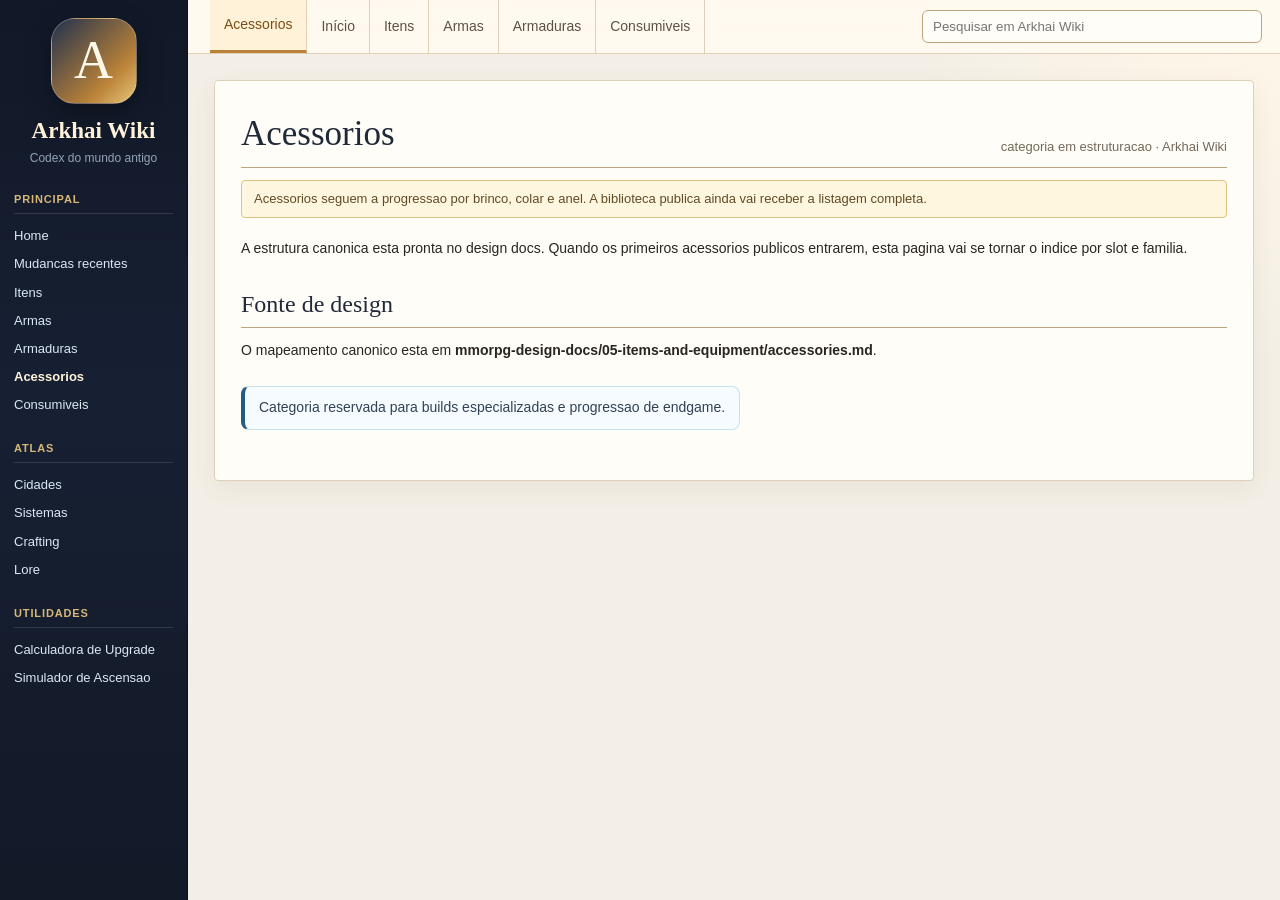
==== accessories.html @ 5c24c84e "feat: scorpion sword" ====
<!doctype html>
<html lang="pt-BR">
<head>
  <meta charset="utf-8" />
  <meta name="viewport" content="width=device-width, initial-scale=1" />
  <title>Acessorios - Arkhai Wiki</title>
  <link rel="stylesheet" href="assets/wiki.css" />
</head>
<body>
  <div class="wiki-shell">
    <div id="wiki-sidebar"></div>
    <main class="main">
      <div id="wiki-topbar"></div>
      <section class="content">
        <article class="article">
          <header class="article-header">
            <h1>Acessorios</h1>
            <div class="article-actions">categoria em estruturacao · Arkhai Wiki</div>
          </header>
          <div class="status-line">Acessorios seguem a progressao por brinco, colar e anel. A biblioteca publica ainda vai receber a listagem completa.</div>
          <p>
            A estrutura canonica esta pronta no design docs. Quando os primeiros acessorios publicos entrarem,
            esta pagina vai se tornar o indice por slot e familia.
          </p>
          <h2 class="section-title">Fonte de design</h2>
          <p>O mapeamento canonico esta em <strong>mmorpg-design-docs/05-items-and-equipment/accessories.md</strong>.</p>
          <div class="subtle-box">Categoria reservada para builds especializadas e progressao de endgame.</div>
        </article>
      </section>
    </main>
  </div>
  <script src="assets/layout.js"></script>
  <script>renderLayout('accessories.html');</script>
</body>
</html>
---- assets/wiki.css ----
* { box-sizing: border-box; }
:root { --page-bg:#f4efe6; --sidebar-bg:#172033; --surface:#fffdf8; --surface-soft:#fbf4e8; --border:#dfd0b8; --border-strong:#bda47d; --text:#2a251f; --muted:#74685a; --link:#245c89; --accent:#b98238; --accent-soft:#fff2d8; --sidebar-link:#dbe8f4; --sidebar-muted:#93a3b7; }
body { margin:0; font-family:Arial, Helvetica, sans-serif; background:radial-gradient(circle at top right,#fff7e8 0,var(--page-bg) 360px); color:var(--text); font-size:14px; line-height:1.55; }
a { color:var(--link); text-decoration:none; font-weight:500; } a:hover { text-decoration:underline; }
.wiki-shell { display:grid; grid-template-columns:188px 1fr; min-height:100vh; }
.sidebar { background:linear-gradient(180deg,#111827 0%,var(--sidebar-bg) 45%,#121927 100%); border-right:1px solid #0c1220; padding:18px 14px; position:sticky; top:0; height:100vh; overflow:auto; color:var(--sidebar-link); }
.logo { text-align:center; margin-bottom:24px; } .logo-mark { width:86px; height:86px; margin:0 auto 9px; border-radius:24px; background:linear-gradient(135deg,#22314f,#b98238 70%,#e7c578); color:#fff8e8; display:flex; align-items:center; justify-content:center; font-family:Georgia,serif; font-size:54px; box-shadow:0 10px 26px rgba(0,0,0,.34); border:1px solid rgba(255,255,255,.22); }
.logo strong { display:block; font-family:Georgia,serif; font-size:23px; color:#fff2d8; } .logo span { display:block; color:var(--sidebar-muted); font-size:12px; }
.side-section { margin-bottom:21px; } .side-section h3 { margin:0 0 8px; padding-bottom:5px; color:#d7b879; font-size:11px; font-weight:800; border-bottom:1px solid rgba(255,255,255,.12); text-transform:uppercase; letter-spacing:.08em; }
.side-section a { display:block; padding:4px 0; font-size:13px; color:var(--sidebar-link); font-weight:400; } .side-section a:hover { color:#fff2d8; }
.side-section a.active { color:#fff2d8; font-weight:700; }
.main { min-width:0; } .topbar { height:54px; background:rgba(255,250,241,.94); border-bottom:1px solid var(--border); display:flex; align-items:center; justify-content:space-between; padding:0 18px 0 22px; position:sticky; top:0; z-index:5; backdrop-filter:blur(8px); }
.tabs { display:flex; align-items:stretch; height:100%; } .tab { display:flex; align-items:center; padding:0 14px; border-right:1px solid var(--border); color:#5b5146; font-weight:500; } .tab.active { background:var(--accent-soft); color:#7a4d16; border-bottom:3px solid var(--accent); }
.search input { width:min(340px,32vw); padding:8px 10px; border:1px solid var(--border-strong); border-radius:6px; background:#fffdf8; color:var(--text); }
.content { padding:26px 26px 60px; } .article { background:var(--surface); border:1px solid var(--border); border-radius:4px; padding:26px; box-shadow:0 8px 24px rgba(89,64,35,.07); }
.article-header { display:flex; align-items:end; justify-content:space-between; gap:18px; border-bottom:1px solid var(--border-strong); margin-bottom:10px; }
h1, .article h1 { font-family:Georgia,serif; font-size:35px; font-weight:500; margin:0 0 6px; color:#1f2937; } h2, .section-title { font-family:Georgia,serif; font-size:24px; font-weight:500; border-bottom:1px solid var(--border-strong); margin:26px 0 12px; padding-bottom:4px; color:#1f2937; }
.article-actions { color:var(--muted); font-size:13px; white-space:nowrap; margin-bottom:10px; } .status-line { background:#fff6df; border:1px solid #e0c181; padding:8px 12px; color:#5f4b25; font-size:13px; margin:12px 0 20px; border-radius:4px; }
.notice-grid { display:grid; grid-template-columns:repeat(3,minmax(0,1fr)); gap:14px; margin-bottom:34px; } .notice-card { background:var(--surface); border:1px solid var(--border); border-radius:12px; padding:18px; box-shadow:0 5px 18px rgba(89,64,35,.08); display:grid; grid-template-columns:54px 1fr; gap:14px; align-items:start; }
.notice-icon, .category-icon { width:48px; height:48px; border-radius:13px; background:linear-gradient(135deg,#fff5df,#ead3a5); display:flex; align-items:center; justify-content:center; font-size:26px; border:1px solid #e3c78f; }
.notice-card h2 { margin:0 0 8px; font-family:Arial, Helvetica, sans-serif; font-size:17px; border:0; padding:0; color:#2c2f3a; font-weight:700; } .notice-card p { margin:0 0 12px; color:var(--muted); font-size:13px; }
.article-body { display:grid; grid-template-columns:1fr 270px; gap:24px; } .article p { margin:0 0 12px; }
.article pre {
  margin:12px 0 18px;
  padding:12px 14px;
  background:#f8f4eb;
  border:1px solid var(--border);
  border-radius:8px;
  overflow:auto;
}
.article pre code {
  font-family:Consolas, monospace;
  font-size:13px;
  color:#1f2937;
}
.infobox { border:1px solid var(--border-strong); background:var(--surface-soft); align-self:start; box-shadow:0 4px 14px rgba(70,50,28,.08); } .infobox-title { background:linear-gradient(to bottom,#263756,#172033); border-bottom:2px solid var(--accent); color:#fff2d8; font-weight:700; text-align:center; padding:9px; }
.item-preview { height:130px; display:flex; align-items:center; justify-content:center; font-size:56px; background:radial-gradient(circle,#fff8e8,#ead8b8); border-bottom:1px solid var(--border); } .infobox table { width:100%; border-collapse:collapse; font-size:13px; } .infobox th,.infobox td { border-top:1px solid var(--border); padding:7px 8px; text-align:left; } .infobox th { width:42%; background:#f1e5d2; color:#5d503f; }
.wiki-table { width:100%; border-collapse:collapse; margin-top:14px; background:#fffdf8; } .wiki-table th,.wiki-table td { border:1px solid var(--border); padding:9px 10px; text-align:left; } .wiki-table th { background:#f3e6d0; color:#4b3d2c; } .wiki-table tr:nth-child(even) td { background:#fff8ec; }
.wiki-table td.is-active { background:#fff2d8 !important; font-weight:700; }
.item-thumb { width:42px; height:42px; object-fit:contain; display:block; margin:auto; }
.item-image { max-width:150px; max-height:150px; object-fit:contain; display:block; margin:auto; }
.item-image-fallback { width:160px; height:160px; display:flex; align-items:center; justify-content:center; margin:auto; border:1px dashed #9aa6b2; background:#18202b; color:#ffcf8d; font-family:Consolas, monospace; font-size:42px; font-weight:700; border-radius:14px; }
.item-spotlight { display:grid; grid-template-columns:minmax(0,180px) 1fr; gap:18px; align-items:start; padding:16px; margin:0 0 18px; background:var(--surface-soft); border:1px solid var(--border); border-radius:12px; }
.item-spotlight p:last-child { margin-bottom:0; }
.item-spotlight figure { margin:0; display:flex; align-items:center; justify-content:center; min-height:160px; }
.item-spotlight .item-image { max-width:160px; max-height:160px; }
.item-line-grid { display:grid; grid-template-columns:repeat(2,minmax(0,1fr)); gap:16px; margin-top:16px; }
.item-line-card { display:grid; grid-template-columns:128px 1fr; gap:16px; align-items:start; padding:16px; background:var(--surface-soft); border:1px solid var(--border); border-radius:12px; color:inherit; box-shadow:0 6px 18px rgba(89,64,35,.08); transition:transform .15s ease, box-shadow .15s ease, border-color .15s ease; }
.item-line-card:hover { text-decoration:none; transform:translateY(-2px); box-shadow:0 10px 24px rgba(89,64,35,.12); border-color:var(--border-strong); }
.item-line-card figure { margin:0; min-height:112px; display:flex; align-items:center; justify-content:center; }
.item-line-card h2 { margin:0; border:0; padding:0; font-size:20px; color:#1f2937; }
.item-line-card p { margin:8px 0 10px; color:var(--muted); }
.item-line-head { display:flex; align-items:flex-start; justify-content:space-between; gap:10px; margin-bottom:6px; }
.item-line-meta { display:flex; flex-wrap:wrap; gap:8px; }
.item-line-pill { display:inline-flex; align-items:center; padding:4px 8px; border-radius:999px; background:#fff; border:1px solid var(--border); color:#4b5563; font-size:12px; font-weight:600; }
.variant-switcher { display:grid; grid-template-columns:repeat(2,minmax(0,1fr)); gap:14px; margin:14px 0 18px; }
.variant-field label { display:block; margin-bottom:6px; font-size:13px; font-weight:700; color:#4b3d2c; }
.variant-field select { width:100%; padding:10px 12px; border:1px solid var(--border-strong); border-radius:8px; background:#fffdf8; color:var(--text); }
.progression-table { margin-top:14px; }
.progression-table tr.is-active td { background:#fff2d8 !important; }
.missing-item-icon { width:42px; height:42px; display:flex; align-items:center; justify-content:center; margin:auto; border:1px dashed #9aa6b2; background:#18202b; color:#ff6b6b; font-family:Consolas, monospace; font-size:12px; font-weight:700; border-radius:6px; }
.detail-icon .missing-item-icon { width:86px; height:86px; font-size:18px; }
.detail-layout { display:grid; grid-template-columns:minmax(0,1fr) 540px; gap:24px; align-items:start; }
.detail-card {
  position:relative;
  overflow:hidden;
  color:#e7edf6;
  border:2px solid #7fc7ff;
  box-shadow:0 10px 32px rgba(0,0,0,.22);
  padding:18px;
  max-width:520px;
  font-family:Consolas, monospace;
  background:
    radial-gradient(circle at 20% 25%, rgba(255,255,255,.18), transparent 12%),
    radial-gradient(circle at 78% 28%, rgba(255,255,255,.10), transparent 10%),
    radial-gradient(circle at 50% 78%, rgba(255,255,255,.08), transparent 14%),
    linear-gradient(180deg, #1a2737 0%, #111821 100%);
}
.detail-card::before {
  content:'';
  position:absolute;
  inset:0;
  background:
    radial-gradient(circle at 18% 72%, rgba(255,255,255,.10), transparent 8%),
    radial-gradient(circle at 82% 70%, rgba(255,255,255,.08), transparent 7%),
    linear-gradient(135deg, rgba(255,255,255,.06), transparent 34%);
  pointer-events:none;
}
.detail-card > * { position:relative; z-index:1; }
.detail-card h2 { color:#fff2d8; border-bottom:1px solid rgba(127,199,255,.68); margin-top:0; font-family:Consolas, monospace; font-size:18px; }
.detail-row { display:flex; justify-content:space-between; gap:16px; border-bottom:1px solid rgba(127,199,255,.35); padding:8px 0; }
.detail-label { color:#b6c7d8; }
.detail-value { color:#fff; text-align:right; }
.attribute-preview {
  margin-top:14px;
  padding:14px;
  background:#fffaf1;
  border:1px solid #d8c19a;
  border-radius:12px;
  box-shadow:0 6px 18px rgba(89,64,35,.06);
}
.attribute-preview h3 {
  margin:0 0 10px;
  color:#3a2c1d;
  font-size:14px;
  text-transform:uppercase;
  letter-spacing:.05em;
  border-bottom:1px solid #e2cda9;
  padding-bottom:6px;
}
.attribute-preview p {
  margin:0;
  color:#4b3d2c;
  font-weight:600;
}
.attribute-stat-grid {
  display:grid;
  grid-template-columns:repeat(2,minmax(0,1fr));
  gap:10px;
}
.attribute-stat {
  padding:12px 12px 11px;
  border:1px solid #d9c29c;
  border-radius:10px;
  background:linear-gradient(180deg,#fffdf8 0%,#f6ecdc 100%);
  box-shadow:inset 0 1px 0 rgba(255,255,255,.7);
}
.attribute-stat span {
  display:block;
  color:#6b5c4a;
  font-size:11px;
  text-transform:uppercase;
  letter-spacing:.06em;
  margin-bottom:4px;
  font-weight:700;
}
.attribute-stat strong {
  color:#1f2937;
  font-size:15px;
  font-weight:800;
}
.detail-image-frame {
  margin:0 0 12px;
  padding:12px;
  display:flex;
  align-items:center;
  justify-content:center;
  min-height:140px;
  background:rgba(32,42,54,.82);
  border:1px solid rgba(127,199,255,.82);
  box-shadow: inset 0 1px 0 rgba(255,255,255,.12);
}
.detail-image-frame .item-image {
  max-width:120px;
  max-height:120px;
}
.detail-card.rarity-uncommon {
  border-color:#3c9d6d;
  background:
    radial-gradient(circle at 18% 24%, rgba(159,255,217,.26), transparent 10%),
    radial-gradient(circle at 76% 34%, rgba(255,255,255,.10), transparent 9%),
    radial-gradient(circle at 24% 80%, rgba(90,214,159,.18), transparent 12%),
    linear-gradient(180deg, #0e5e49 0%, #0b3d31 100%);
}
.detail-card.rarity-uncommon::before {
  background:
    radial-gradient(circle at 22% 74%, rgba(255,255,255,.10), transparent 8%),
    radial-gradient(circle at 76% 66%, rgba(255,255,255,.10), transparent 7%),
    linear-gradient(135deg, rgba(255,255,255,.09), transparent 34%);
}
.detail-card.rarity-rare {
  border-color:#3f7edb;
  background:
    radial-gradient(circle at 18% 24%, rgba(180,222,255,.26), transparent 10%),
    radial-gradient(circle at 76% 34%, rgba(255,255,255,.12), transparent 9%),
    radial-gradient(circle at 24% 80%, rgba(79,139,255,.20), transparent 12%),
    linear-gradient(180deg, #214f90 0%, #173861 100%);
}
.detail-card.rarity-rare::before {
  background:
    radial-gradient(circle at 20% 72%, rgba(255,255,255,.10), transparent 8%),
    radial-gradient(circle at 84% 68%, rgba(255,255,255,.11), transparent 7%),
    linear-gradient(135deg, rgba(255,255,255,.09), transparent 34%);
}
.detail-card.rarity-epic {
  border-color:#e04747;
  background:
    radial-gradient(circle at 18% 24%, rgba(255,191,191,.24), transparent 10%),
    radial-gradient(circle at 76% 34%, rgba(255,255,255,.12), transparent 9%),
    radial-gradient(circle at 24% 80%, rgba(255,117,117,.18), transparent 12%),
    linear-gradient(180deg, #9f0f1f 0%, #5c0911 100%);
}
.detail-card.rarity-epic::before {
  background:
    radial-gradient(circle at 20% 72%, rgba(255,255,255,.09), transparent 8%),
    radial-gradient(circle at 84% 68%, rgba(255,255,255,.10), transparent 7%),
    linear-gradient(135deg, rgba(255,255,255,.09), transparent 34%);
}
.detail-card.rarity-legendary {
  border-color:#d4a224;
  background:
    radial-gradient(circle at 18% 24%, rgba(255,241,178,.30), transparent 10%),
    radial-gradient(circle at 76% 34%, rgba(255,255,255,.13), transparent 9%),
    radial-gradient(circle at 24% 80%, rgba(255,210,88,.22), transparent 12%),
    linear-gradient(180deg, #c78a00 0%, #7a5a05 100%);
}
.detail-card.rarity-legendary::before {
  background:
    radial-gradient(circle at 18% 72%, rgba(255,255,255,.11), transparent 8%),
    radial-gradient(circle at 82% 70%, rgba(255,255,255,.10), transparent 7%),
    linear-gradient(135deg, rgba(255,255,255,.10), transparent 34%);
}
.detail-card.rarity-legendary .detail-image-frame,
.detail-card.rarity-epic .detail-image-frame,
.detail-card.rarity-rare .detail-image-frame,
.detail-card.rarity-uncommon .detail-image-frame {
  background:rgba(14,18,24,.26);
}
.attribute-table th { width:48%; }
.attribute-table th { background:#efe1cb; color:#4b3d2c; font-weight:700; }
.attribute-table td { color:#1f2937; font-weight:600; }
.attribute-table tr:nth-child(even) td { background:#fff7eb; }
.attribute-table tr:nth-child(odd) td { background:#fffdf8; }
.attribute-table tr:hover td { background:#fff0d9; }
.attribute-table td.is-active, .attribute-table th.is-active { background:#fff0d9 !important; }
.rarity { padding:3px 7px; border-radius:999px; font-size:12px; font-weight:700; display:inline-block; } .legendary { background:#fff0d4; color:#935f00; border:1px solid #d99f3e; } .uncommon { background:#e5f7ec; color:#237345; border:1px solid #9bd3ae; }
.rare { background:#e4efff; color:#245fb7; border:1px solid #8cb2ea; }
.epic { background:#ffe3e3; color:#a71f1f; border:1px solid #e04747; }
.see-also,.subtle-box { display:inline-flex; align-items:center; gap:10px; margin:12px 0 24px; background:#f5fbff; border:1px solid #c7dff1; border-left:4px solid #245c89; border-radius:8px; padding:10px 14px; color:#334155; }
.city-grid { display:grid; grid-template-columns:repeat(2,minmax(0,1fr)); gap:12px; } .city-card { border:1px solid var(--border); background:var(--surface-soft); border-radius:9px; padding:13px; } .city-card strong { display:block; color:#263241; margin-bottom:4px; } .city-card span { color:var(--muted); font-size:13px; }
.category-grid { display:grid; grid-template-columns:repeat(3,minmax(190px,1fr)); gap:8px 28px; margin:14px 0 18px; max-width:920px; } .category-link { display:grid; grid-template-columns:34px 1fr; align-items:center; min-height:38px; color:var(--link); } .category-icon { width:30px; height:30px; border-radius:7px; font-size:19px; box-shadow:inset 0 1px 0 rgba(255,255,255,.75); } .category-note { color:var(--muted); margin-top:0; max-width:1100px; }
@media(max-width:1050px){.notice-grid{grid-template-columns:1fr}.article-body{grid-template-columns:1fr}.infobox{max-width:420px}.category-grid{grid-template-columns:repeat(2,minmax(160px,1fr));}.detail-layout{grid-template-columns:1fr}.detail-card{max-width:none}}
@media(max-width:760px){.wiki-shell{grid-template-columns:1fr}.sidebar{position:static;height:auto}.topbar{position:static;height:auto;flex-direction:column;align-items:stretch;gap:10px;padding:12px}.tabs{height:auto;flex-wrap:wrap}.tab{padding:8px 10px;border:1px solid var(--border)}.search input{width:100%}.content{padding:16px}.city-grid,.category-grid,.item-line-grid,.variant-switcher,.attribute-stat-grid{grid-template-columns:1fr}.item-spotlight{grid-template-columns:1fr}.item-line-card{grid-template-columns:1fr}}
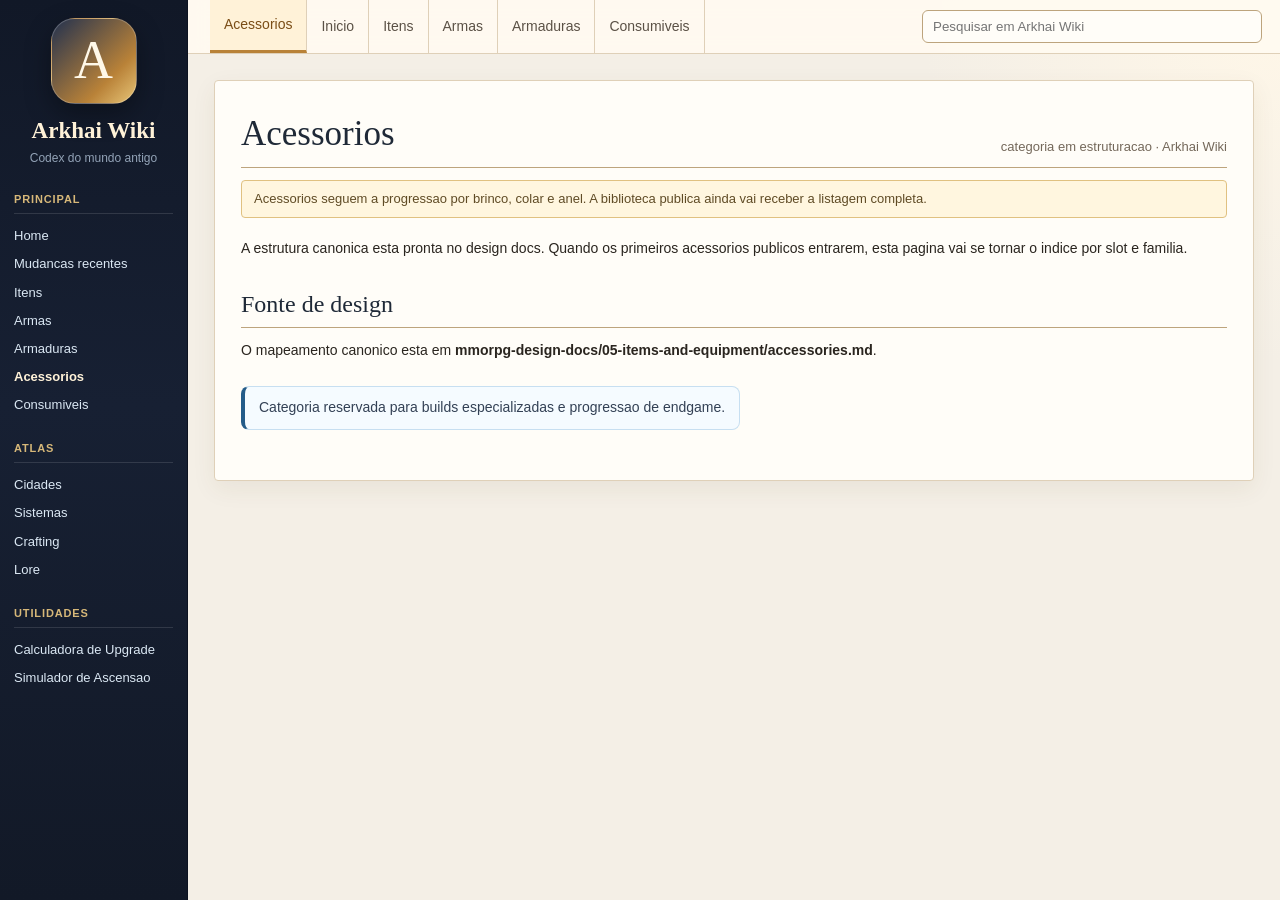
==== commit 8f5e5bce: "chore: architecture adjustment" ====
--- a/accessories.html
+++ b/accessories.html
@@ -14,22 +14,29 @@
       <section class="content">
         <article class="article">
           <header class="article-header">
-            <h1>Acessorios</h1>
-            <div class="article-actions">categoria em estruturacao · Arkhai Wiki</div>
+            <h1 id="category-title">Acessorios</h1>
+            <div class="article-actions" id="category-actions">categoria em estruturacao · Arkhai Wiki</div>
           </header>
-          <div class="status-line">Acessorios seguem a progressao por brinco, colar e anel. A biblioteca publica ainda vai receber a listagem completa.</div>
-          <p>
-            A estrutura canonica esta pronta no design docs. Quando os primeiros acessorios publicos entrarem,
-            esta pagina vai se tornar o indice por slot e familia.
-          </p>
+          <div id="category-status" class="status-line"></div>
+          <p id="category-intro"></p>
           <h2 class="section-title">Fonte de design</h2>
-          <p>O mapeamento canonico esta em <strong>mmorpg-design-docs/05-items-and-equipment/accessories.md</strong>.</p>
-          <div class="subtle-box">Categoria reservada para builds especializadas e progressao de endgame.</div>
+          <p id="category-source"></p>
+          <div id="category-subtle" class="subtle-box"></div>
         </article>
       </section>
     </main>
   </div>
   <script src="assets/layout.js"></script>
-  <script>renderLayout('accessories.html');</script>
+  <script src="assets/hub-page.js"></script>
+  <script>
+    renderLayout('accessories.html');
+    renderCategoryPage('Acessorios', {
+      actions: 'categoria em estruturacao · Arkhai Wiki',
+      status: 'Acessorios seguem a progressao por brinco, colar e anel. A biblioteca publica ainda vai receber a listagem completa.',
+      introHtml: 'A estrutura canonica esta pronta no design docs. Quando os primeiros acessorios publicos entrarem, esta pagina vai se tornar o indice por slot e familia.',
+      sourceHtml: 'O mapeamento canonico esta em <strong>mmorpg-design-docs/05-items-and-equipment/accessories.md</strong>.',
+      subtle: 'Categoria reservada para builds especializadas e progressao de endgame.'
+    });
+  </script>
 </body>
 </html>
--- a/assets/wiki.css
+++ b/assets/wiki.css
@@ -60,15 +60,15 @@
 .progression-table tr.is-active td { background:#fff2d8 !important; }
 .missing-item-icon { width:42px; height:42px; display:flex; align-items:center; justify-content:center; margin:auto; border:1px dashed #9aa6b2; background:#18202b; color:#ff6b6b; font-family:Consolas, monospace; font-size:12px; font-weight:700; border-radius:6px; }
 .detail-icon .missing-item-icon { width:86px; height:86px; font-size:18px; }
-.detail-layout { display:grid; grid-template-columns:minmax(0,1fr) 540px; gap:24px; align-items:start; }
+.detail-layout { display:grid; grid-template-columns:minmax(0,1fr) 560px; gap:24px; align-items:start; }
 .detail-card {
   position:relative;
   overflow:hidden;
   color:#e7edf6;
   border:2px solid #7fc7ff;
   box-shadow:0 10px 32px rgba(0,0,0,.22);
-  padding:18px;
-  max-width:520px;
+  padding:18px 18px 20px;
+  max-width:560px;
   font-family:Consolas, monospace;
   background:
     radial-gradient(circle at 20% 25%, rgba(255,255,255,.18), transparent 12%),
@@ -91,6 +91,75 @@
 .detail-row { display:flex; justify-content:space-between; gap:16px; border-bottom:1px solid rgba(127,199,255,.35); padding:8px 0; }
 .detail-label { color:#b6c7d8; }
 .detail-value { color:#fff; text-align:right; }
+.detail-section {
+  margin-top:14px;
+  padding-top:14px;
+  border-top:1px solid rgba(127,199,255,.25);
+}
+.detail-section h3 {
+  margin:0 0 10px;
+  color:#fff2d8;
+  font-size:14px;
+  text-transform:uppercase;
+  letter-spacing:.06em;
+}
+.detail-section p {
+  margin:0;
+  color:#eef7f1;
+  line-height:1.55;
+}
+.detail-section-stats {
+  margin-top:14px;
+}
+.detail-stat-grid {
+  display:grid;
+  grid-template-columns:repeat(2,minmax(0,1fr));
+  gap:10px;
+}
+.detail-stat-card {
+  padding:12px 12px 11px;
+  border:1px solid rgba(127,199,255,.22);
+  border-radius:10px;
+  background:rgba(8,14,20,.22);
+  box-shadow:inset 0 1px 0 rgba(255,255,255,.06);
+}
+.detail-stat-card span {
+  display:block;
+  color:#b6c7d8;
+  font-size:11px;
+  text-transform:uppercase;
+  letter-spacing:.06em;
+  margin-bottom:5px;
+  font-weight:700;
+}
+.detail-stat-card strong {
+  display:block;
+  color:#fff;
+  font-size:18px;
+  line-height:1.1;
+  font-weight:800;
+}
+.detail-stat-card small {
+  display:block;
+  margin-top:4px;
+  color:#cfe8d9;
+  font-size:12px;
+  line-height:1.35;
+}
+.detail-stat-card.is-upgrade {
+  border-color:rgba(104, 216, 151, .45);
+  background:rgba(9, 28, 19, .34);
+}
+.detail-stat-card.is-upgrade strong {
+  color:#d8fff1;
+}
+.detail-stat-card.is-downgrade {
+  border-color:rgba(255, 123, 123, .42);
+  background:rgba(34, 13, 15, .32);
+}
+.detail-stat-card.is-downgrade strong {
+  color:#ffe1e1;
+}
 .attribute-preview {
   margin-top:14px;
   padding:14px;
@@ -230,4 +299,4 @@
 .city-grid { display:grid; grid-template-columns:repeat(2,minmax(0,1fr)); gap:12px; } .city-card { border:1px solid var(--border); background:var(--surface-soft); border-radius:9px; padding:13px; } .city-card strong { display:block; color:#263241; margin-bottom:4px; } .city-card span { color:var(--muted); font-size:13px; }
 .category-grid { display:grid; grid-template-columns:repeat(3,minmax(190px,1fr)); gap:8px 28px; margin:14px 0 18px; max-width:920px; } .category-link { display:grid; grid-template-columns:34px 1fr; align-items:center; min-height:38px; color:var(--link); } .category-icon { width:30px; height:30px; border-radius:7px; font-size:19px; box-shadow:inset 0 1px 0 rgba(255,255,255,.75); } .category-note { color:var(--muted); margin-top:0; max-width:1100px; }
 @media(max-width:1050px){.notice-grid{grid-template-columns:1fr}.article-body{grid-template-columns:1fr}.infobox{max-width:420px}.category-grid{grid-template-columns:repeat(2,minmax(160px,1fr));}.detail-layout{grid-template-columns:1fr}.detail-card{max-width:none}}
-@media(max-width:760px){.wiki-shell{grid-template-columns:1fr}.sidebar{position:static;height:auto}.topbar{position:static;height:auto;flex-direction:column;align-items:stretch;gap:10px;padding:12px}.tabs{height:auto;flex-wrap:wrap}.tab{padding:8px 10px;border:1px solid var(--border)}.search input{width:100%}.content{padding:16px}.city-grid,.category-grid,.item-line-grid,.variant-switcher,.attribute-stat-grid{grid-template-columns:1fr}.item-spotlight{grid-template-columns:1fr}.item-line-card{grid-template-columns:1fr}}
+@media(max-width:760px){.wiki-shell{grid-template-columns:1fr}.sidebar{position:static;height:auto}.topbar{position:static;height:auto;flex-direction:column;align-items:stretch;gap:10px;padding:12px}.tabs{height:auto;flex-wrap:wrap}.tab{padding:8px 10px;border:1px solid var(--border)}.search input{width:100%}.content{padding:16px}.city-grid,.category-grid,.item-line-grid,.variant-switcher,.attribute-stat-grid,.detail-stat-grid{grid-template-columns:1fr}.item-spotlight{grid-template-columns:1fr}.item-line-card{grid-template-columns:1fr}}
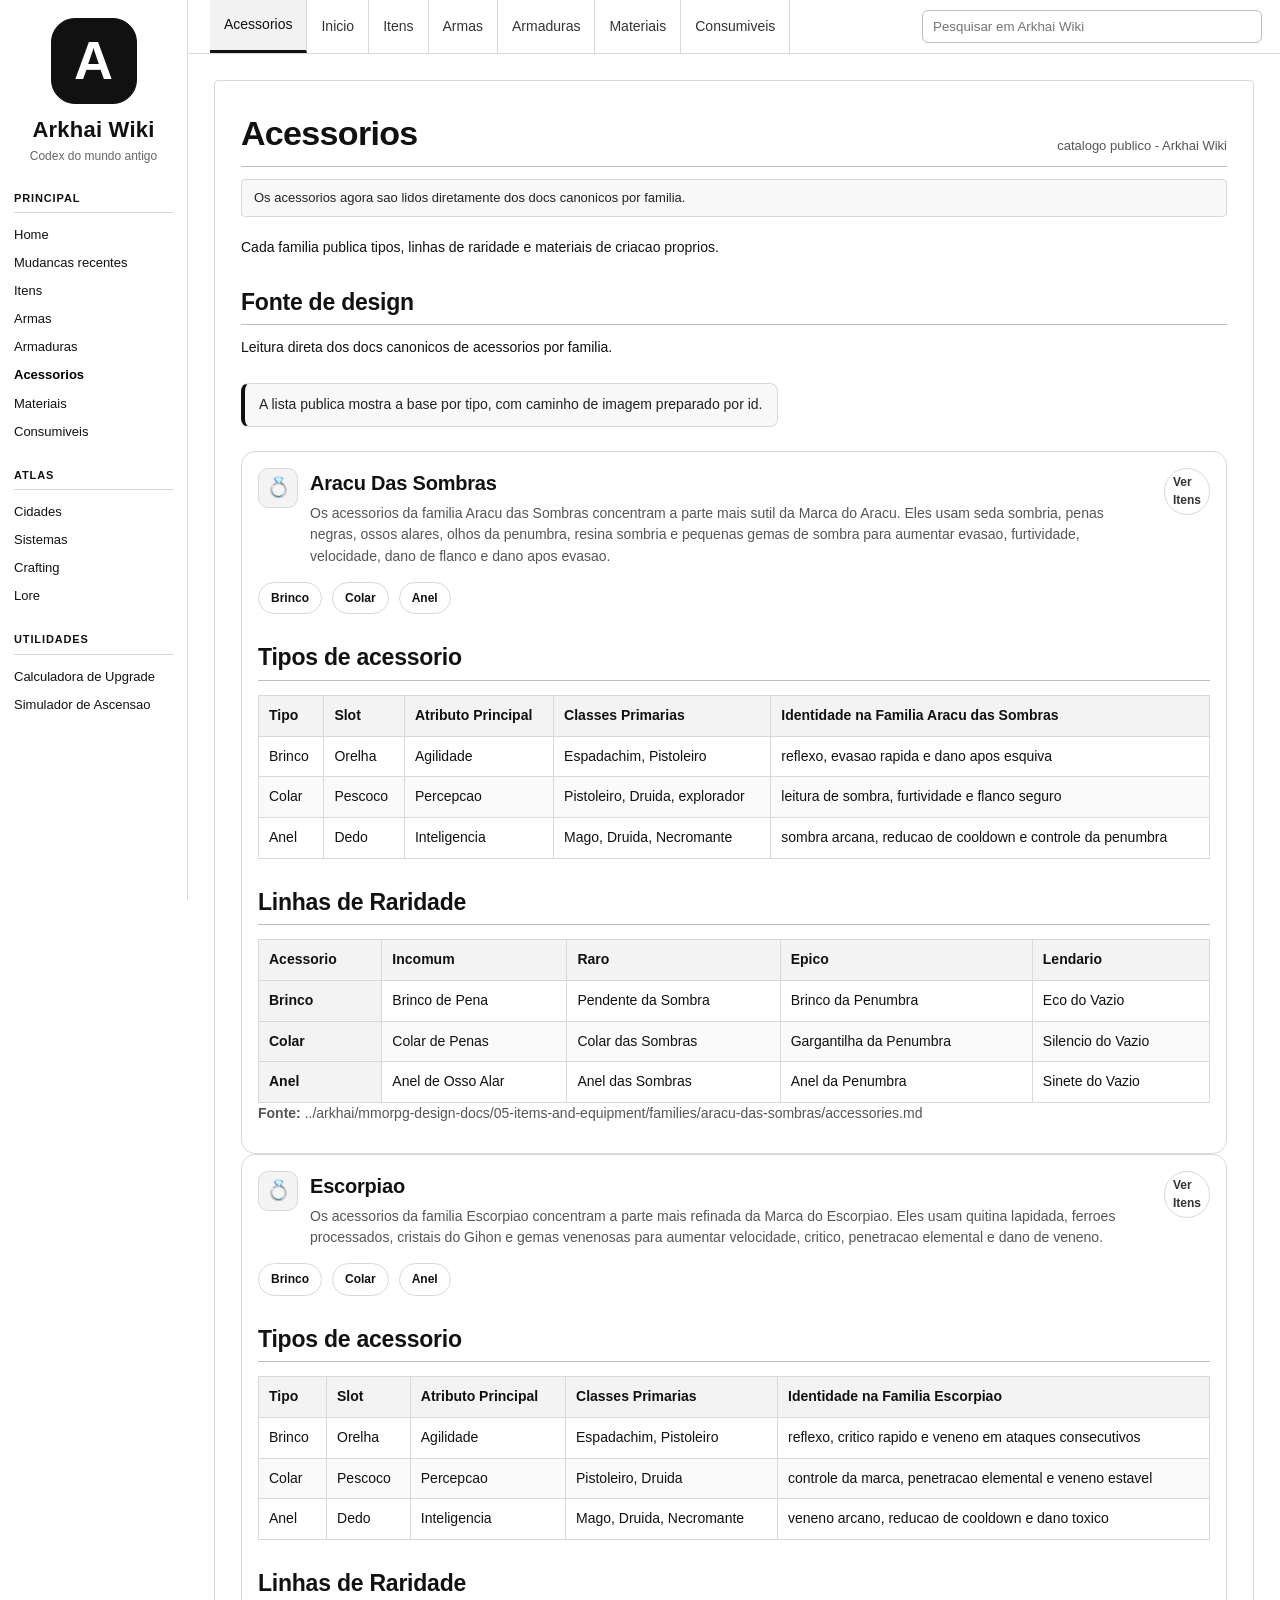
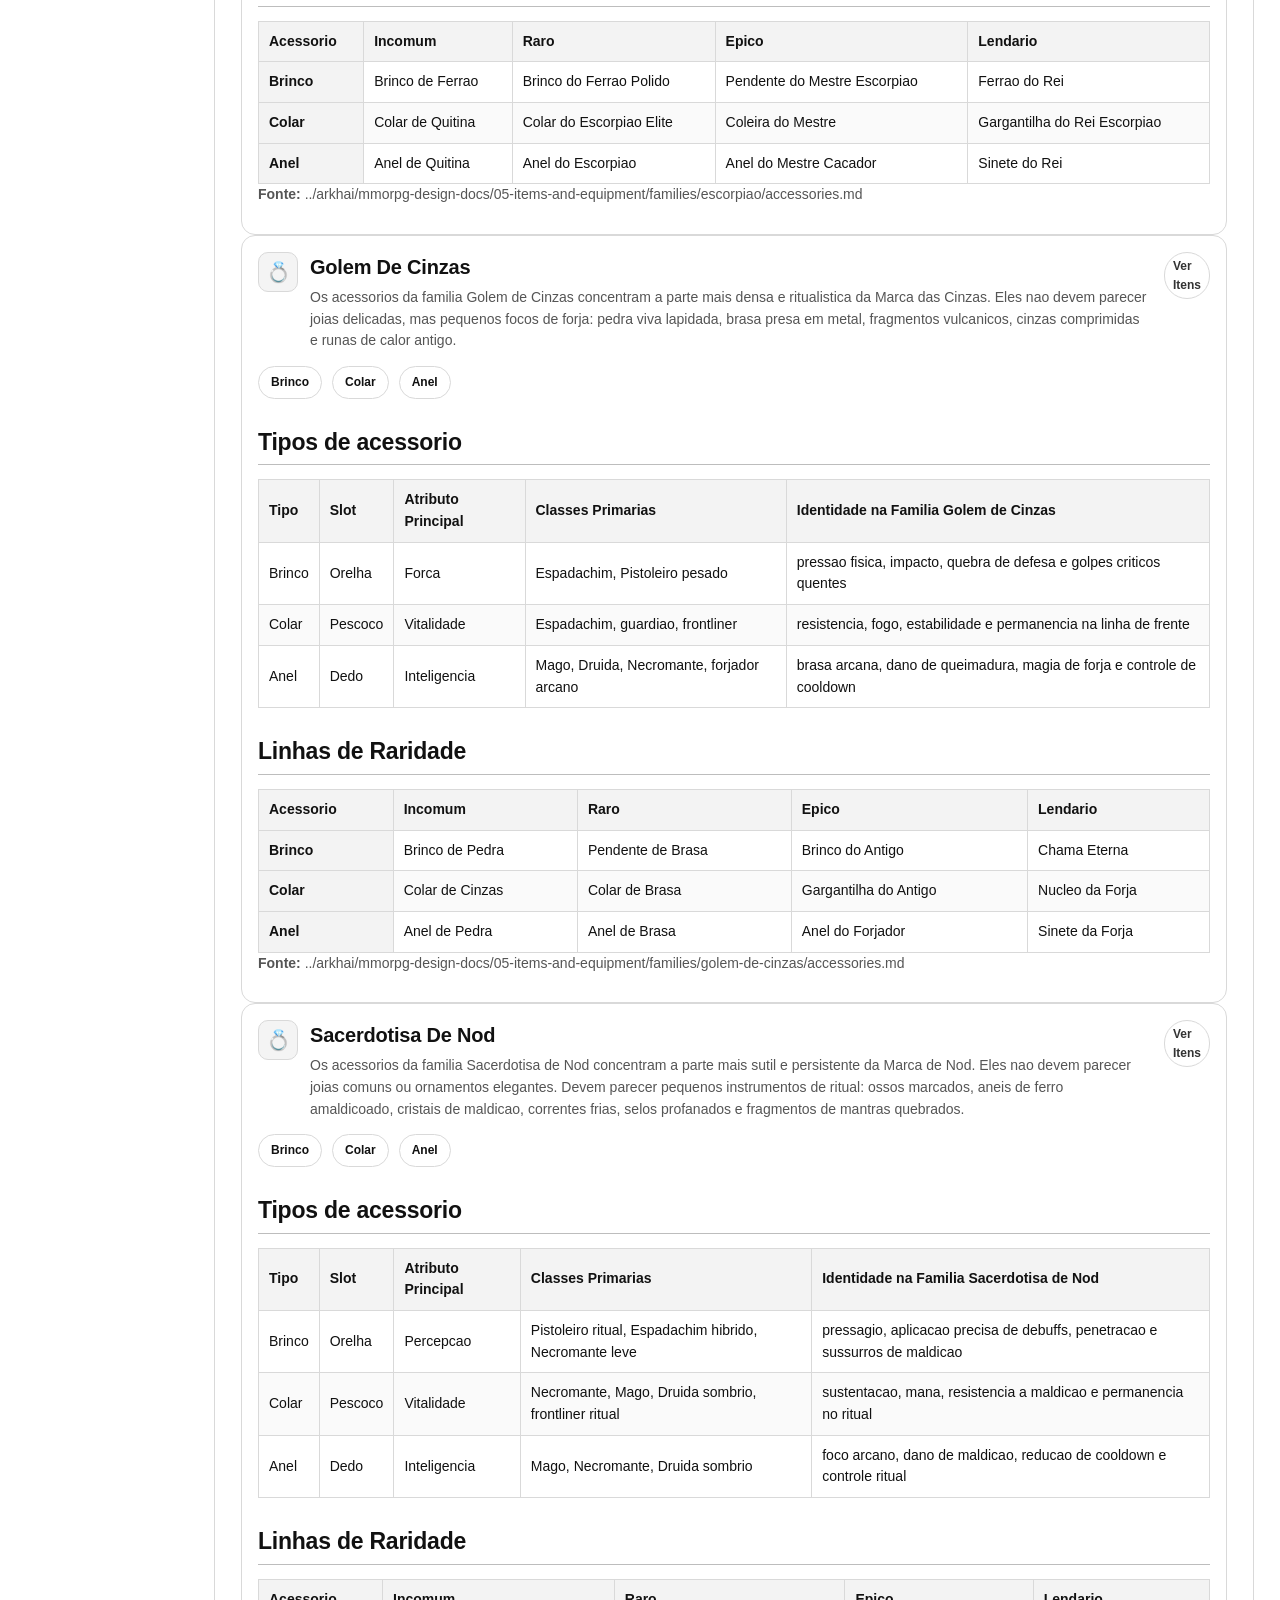
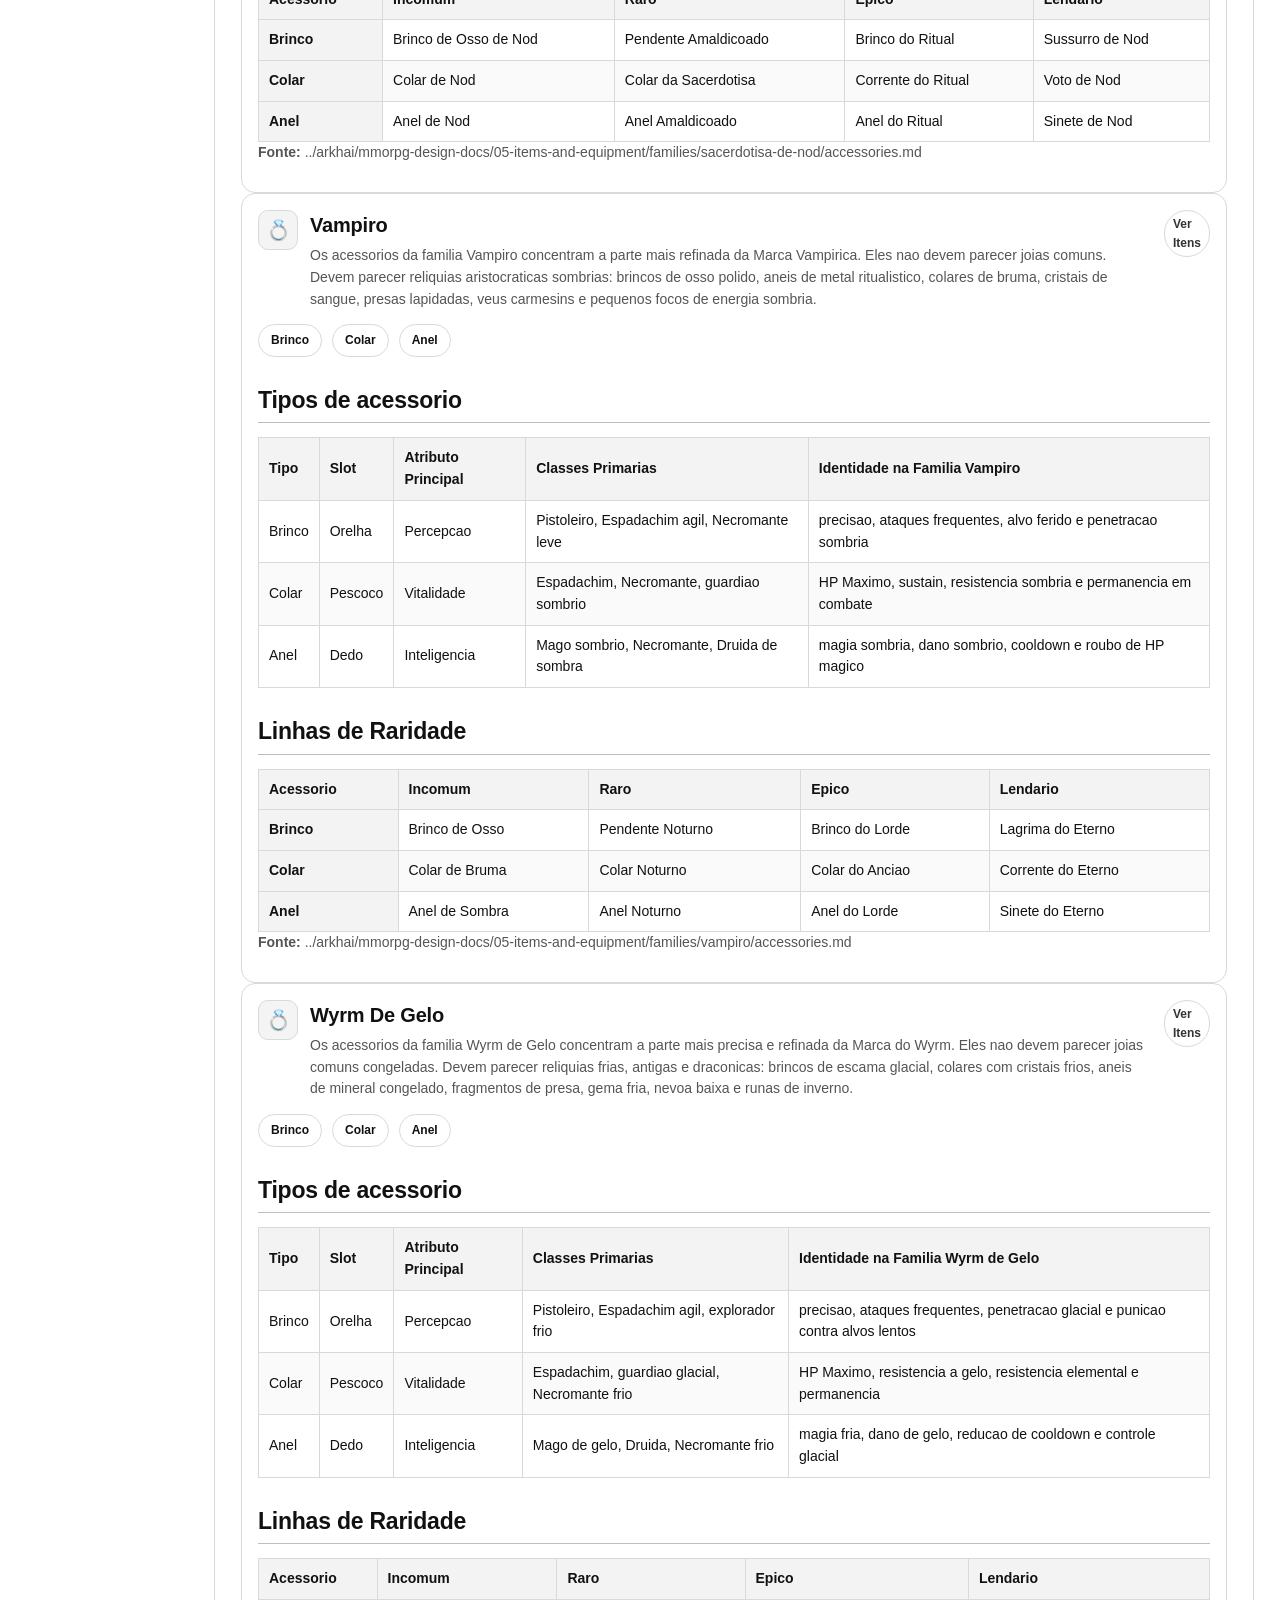
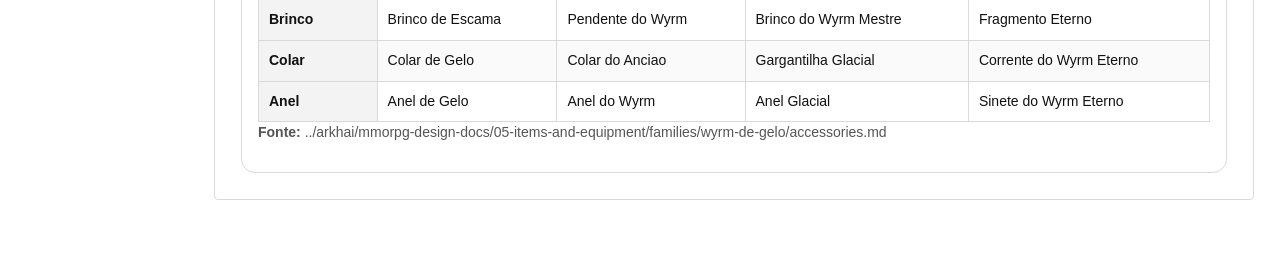
==== commit f20b4dcd: "chore: import new items" ====
--- a/accessories.html
+++ b/accessories.html
@@ -15,27 +15,36 @@
         <article class="article">
           <header class="article-header">
             <h1 id="category-title">Acessorios</h1>
-            <div class="article-actions" id="category-actions">categoria em estruturacao · Arkhai Wiki</div>
+            <div class="article-actions" id="category-actions">catalogo publico - Arkhai Wiki</div>
           </header>
           <div id="category-status" class="status-line"></div>
           <p id="category-intro"></p>
           <h2 class="section-title">Fonte de design</h2>
           <p id="category-source"></p>
           <div id="category-subtle" class="subtle-box"></div>
+          <div id="category-content"></div>
         </article>
       </section>
     </main>
   </div>
   <script src="assets/layout.js"></script>
-  <script src="assets/hub-page.js"></script>
+  <script src="assets/equipment-catalog.js"></script>
+  <script src="assets/equipment-catalog-page.js"></script>
   <script>
     renderLayout('accessories.html');
-    renderCategoryPage('Acessorios', {
-      actions: 'categoria em estruturacao · Arkhai Wiki',
-      status: 'Acessorios seguem a progressao por brinco, colar e anel. A biblioteca publica ainda vai receber a listagem completa.',
-      introHtml: 'A estrutura canonica esta pronta no design docs. Quando os primeiros acessorios publicos entrarem, esta pagina vai se tornar o indice por slot e familia.',
-      sourceHtml: 'O mapeamento canonico esta em <strong>mmorpg-design-docs/05-items-and-equipment/accessories.md</strong>.',
-      subtle: 'Categoria reservada para builds especializadas e progressao de endgame.'
+    renderEquipmentCategoryPage({
+      docKey: 'accessories',
+      icon: '💍',
+      backHref: 'items.html',
+      backLabel: 'Itens',
+      primaryHeading: 'Tipos de Acessorio',
+      primaryLabel: 'Tipos de acessorio',
+      materialHeading: 'Materiais de Criacao - Acessorios',
+      materialLabel: 'Materiais de acessorio',
+      status: 'Os acessorios agora sao lidos diretamente dos docs canonicos por familia.',
+      intro: 'Cada familia publica tipos, linhas de raridade e materiais de criacao proprios.',
+      sourceHtml: 'Leitura direta dos docs canonicos de acessorios por familia.',
+      subtle: 'A lista publica mostra a base por tipo, com caminho de imagem preparado por id.'
     });
   </script>
 </body>
--- a/assets/wiki.css
+++ b/assets/wiki.css
@@ -1,111 +1,166 @@
 * { box-sizing: border-box; }
-:root { --page-bg:#f4efe6; --sidebar-bg:#172033; --surface:#fffdf8; --surface-soft:#fbf4e8; --border:#dfd0b8; --border-strong:#bda47d; --text:#2a251f; --muted:#74685a; --link:#245c89; --accent:#b98238; --accent-soft:#fff2d8; --sidebar-link:#dbe8f4; --sidebar-muted:#93a3b7; }
-body { margin:0; font-family:Arial, Helvetica, sans-serif; background:radial-gradient(circle at top right,#fff7e8 0,var(--page-bg) 360px); color:var(--text); font-size:14px; line-height:1.55; }
+:root {
+  --page-bg:#ffffff;
+  --sidebar-bg:#ffffff;
+  --surface:#ffffff;
+  --surface-soft:#f7f7f7;
+  --border:#d9d9d9;
+  --border-strong:#bdbdbd;
+  --text:#111111;
+  --muted:#555555;
+  --link:#111111;
+  --accent:#111111;
+  --accent-soft:#f2f2f2;
+  --sidebar-link:#111111;
+  --sidebar-muted:#666666;
+  --font-body:"Segoe UI", "Helvetica Neue", Arial, sans-serif;
+  --font-heading:"Segoe UI", "Helvetica Neue", Arial, sans-serif;
+  --font-mono:"SFMono-Regular", Consolas, "Liberation Mono", monospace;
+}
+body { margin:0; font-family:var(--font-body); background:var(--page-bg); color:var(--text); font-size:14px; line-height:1.55; }
 a { color:var(--link); text-decoration:none; font-weight:500; } a:hover { text-decoration:underline; }
 .wiki-shell { display:grid; grid-template-columns:188px 1fr; min-height:100vh; }
-.sidebar { background:linear-gradient(180deg,#111827 0%,var(--sidebar-bg) 45%,#121927 100%); border-right:1px solid #0c1220; padding:18px 14px; position:sticky; top:0; height:100vh; overflow:auto; color:var(--sidebar-link); }
-.logo { text-align:center; margin-bottom:24px; } .logo-mark { width:86px; height:86px; margin:0 auto 9px; border-radius:24px; background:linear-gradient(135deg,#22314f,#b98238 70%,#e7c578); color:#fff8e8; display:flex; align-items:center; justify-content:center; font-family:Georgia,serif; font-size:54px; box-shadow:0 10px 26px rgba(0,0,0,.34); border:1px solid rgba(255,255,255,.22); }
-.logo strong { display:block; font-family:Georgia,serif; font-size:23px; color:#fff2d8; } .logo span { display:block; color:var(--sidebar-muted); font-size:12px; }
-.side-section { margin-bottom:21px; } .side-section h3 { margin:0 0 8px; padding-bottom:5px; color:#d7b879; font-size:11px; font-weight:800; border-bottom:1px solid rgba(255,255,255,.12); text-transform:uppercase; letter-spacing:.08em; }
-.side-section a { display:block; padding:4px 0; font-size:13px; color:var(--sidebar-link); font-weight:400; } .side-section a:hover { color:#fff2d8; }
-.side-section a.active { color:#fff2d8; font-weight:700; }
-.main { min-width:0; } .topbar { height:54px; background:rgba(255,250,241,.94); border-bottom:1px solid var(--border); display:flex; align-items:center; justify-content:space-between; padding:0 18px 0 22px; position:sticky; top:0; z-index:5; backdrop-filter:blur(8px); }
-.tabs { display:flex; align-items:stretch; height:100%; } .tab { display:flex; align-items:center; padding:0 14px; border-right:1px solid var(--border); color:#5b5146; font-weight:500; } .tab.active { background:var(--accent-soft); color:#7a4d16; border-bottom:3px solid var(--accent); }
-.search input { width:min(340px,32vw); padding:8px 10px; border:1px solid var(--border-strong); border-radius:6px; background:#fffdf8; color:var(--text); }
-.content { padding:26px 26px 60px; } .article { background:var(--surface); border:1px solid var(--border); border-radius:4px; padding:26px; box-shadow:0 8px 24px rgba(89,64,35,.07); }
+.sidebar { background:var(--sidebar-bg); border-right:1px solid var(--border); padding:18px 14px; position:sticky; top:0; height:100vh; overflow:auto; color:var(--sidebar-link); }
+.logo { text-align:center; margin-bottom:24px; } .logo-mark { width:86px; height:86px; margin:0 auto 9px; border-radius:24px; background:#111111; color:#ffffff; display:flex; align-items:center; justify-content:center; font-family:var(--font-heading); font-size:54px; font-weight:800; box-shadow:none; border:1px solid #111111; }
+.logo strong { display:block; font-family:var(--font-heading); font-size:22px; font-weight:800; color:#111111; letter-spacing:.01em; } .logo span { display:block; color:var(--sidebar-muted); font-size:12px; }
+.side-section { margin-bottom:21px; } .side-section h3 { margin:0 0 8px; padding-bottom:5px; color:#111111; font-size:11px; font-weight:800; border-bottom:1px solid var(--border); text-transform:uppercase; letter-spacing:.08em; }
+.side-section a { display:block; padding:4px 0; font-size:13px; color:var(--sidebar-link); font-weight:400; } .side-section a:hover { color:#000000; }
+.side-section a.active { color:#000000; font-weight:700; }
+.main { min-width:0; } .topbar { height:54px; background:rgba(255,255,255,.96); border-bottom:1px solid var(--border); display:flex; align-items:center; justify-content:space-between; padding:0 18px 0 22px; position:sticky; top:0; z-index:5; backdrop-filter:blur(8px); }
+.tabs { display:flex; align-items:stretch; height:100%; } .tab { display:flex; align-items:center; padding:0 14px; border-right:1px solid var(--border); color:#333333; font-weight:500; } .tab.active { background:var(--accent-soft); color:#111111; border-bottom:3px solid var(--accent); }
+.search input { width:min(340px,32vw); padding:8px 10px; border:1px solid var(--border-strong); border-radius:6px; background:#ffffff; color:var(--text); }
+.content { padding:26px 26px 60px; } .article { background:var(--surface); border:1px solid var(--border); border-radius:4px; padding:26px; box-shadow:none; }
 .article-header { display:flex; align-items:end; justify-content:space-between; gap:18px; border-bottom:1px solid var(--border-strong); margin-bottom:10px; }
-h1, .article h1 { font-family:Georgia,serif; font-size:35px; font-weight:500; margin:0 0 6px; color:#1f2937; } h2, .section-title { font-family:Georgia,serif; font-size:24px; font-weight:500; border-bottom:1px solid var(--border-strong); margin:26px 0 12px; padding-bottom:4px; color:#1f2937; }
-.article-actions { color:var(--muted); font-size:13px; white-space:nowrap; margin-bottom:10px; } .status-line { background:#fff6df; border:1px solid #e0c181; padding:8px 12px; color:#5f4b25; font-size:13px; margin:12px 0 20px; border-radius:4px; }
-.notice-grid { display:grid; grid-template-columns:repeat(3,minmax(0,1fr)); gap:14px; margin-bottom:34px; } .notice-card { background:var(--surface); border:1px solid var(--border); border-radius:12px; padding:18px; box-shadow:0 5px 18px rgba(89,64,35,.08); display:grid; grid-template-columns:54px 1fr; gap:14px; align-items:start; }
-.notice-icon, .category-icon { width:48px; height:48px; border-radius:13px; background:linear-gradient(135deg,#fff5df,#ead3a5); display:flex; align-items:center; justify-content:center; font-size:26px; border:1px solid #e3c78f; }
-.notice-card h2 { margin:0 0 8px; font-family:Arial, Helvetica, sans-serif; font-size:17px; border:0; padding:0; color:#2c2f3a; font-weight:700; } .notice-card p { margin:0 0 12px; color:var(--muted); font-size:13px; }
+h1, .article h1 { font-family:var(--font-heading); font-size:34px; font-weight:800; letter-spacing:-.02em; margin:0 0 6px; color:#111111; } h2, .section-title { font-family:var(--font-heading); font-size:23px; font-weight:750; letter-spacing:-.01em; border-bottom:1px solid var(--border-strong); margin:26px 0 12px; padding-bottom:4px; color:#111111; }
+.article-actions { color:var(--muted); font-size:13px; white-space:nowrap; margin-bottom:10px; } .status-line { background:#f8f8f8; border:1px solid var(--border); padding:8px 12px; color:#222222; font-size:13px; margin:12px 0 20px; border-radius:4px; }
+.notice-grid { display:grid; grid-template-columns:repeat(3,minmax(0,1fr)); gap:14px; margin-bottom:34px; } .notice-card { background:var(--surface); border:1px solid var(--border); border-radius:12px; padding:18px; box-shadow:none; display:grid; grid-template-columns:54px 1fr; gap:14px; align-items:start; }
+.notice-icon, .category-icon { width:48px; height:48px; border-radius:13px; background:#f3f3f3; display:flex; align-items:center; justify-content:center; font-size:26px; border:1px solid var(--border); }
+.notice-card h2 { margin:0 0 8px; font-family:var(--font-heading); font-size:17px; border:0; padding:0; color:#111111; font-weight:700; } .notice-card p { margin:0 0 12px; color:var(--muted); font-size:13px; }
 .article-body { display:grid; grid-template-columns:1fr 270px; gap:24px; } .article p { margin:0 0 12px; }
 .article pre {
   margin:12px 0 18px;
   padding:12px 14px;
-  background:#f8f4eb;
+  background:#f7f7f7;
   border:1px solid var(--border);
   border-radius:8px;
   overflow:auto;
 }
 .article pre code {
-  font-family:Consolas, monospace;
+  font-family:var(--font-body);
   font-size:13px;
-  color:#1f2937;
-}
-.infobox { border:1px solid var(--border-strong); background:var(--surface-soft); align-self:start; box-shadow:0 4px 14px rgba(70,50,28,.08); } .infobox-title { background:linear-gradient(to bottom,#263756,#172033); border-bottom:2px solid var(--accent); color:#fff2d8; font-weight:700; text-align:center; padding:9px; }
-.item-preview { height:130px; display:flex; align-items:center; justify-content:center; font-size:56px; background:radial-gradient(circle,#fff8e8,#ead8b8); border-bottom:1px solid var(--border); } .infobox table { width:100%; border-collapse:collapse; font-size:13px; } .infobox th,.infobox td { border-top:1px solid var(--border); padding:7px 8px; text-align:left; } .infobox th { width:42%; background:#f1e5d2; color:#5d503f; }
-.wiki-table { width:100%; border-collapse:collapse; margin-top:14px; background:#fffdf8; } .wiki-table th,.wiki-table td { border:1px solid var(--border); padding:9px 10px; text-align:left; } .wiki-table th { background:#f3e6d0; color:#4b3d2c; } .wiki-table tr:nth-child(even) td { background:#fff8ec; }
-.wiki-table td.is-active { background:#fff2d8 !important; font-weight:700; }
+  color:#111111;
+}
+.infobox { border:1px solid var(--border); background:var(--surface-soft); align-self:start; box-shadow:none; } .infobox-title { background:#f3f3f3; border-bottom:1px solid var(--border); color:#111111; font-weight:700; text-align:center; padding:9px; }
+.item-preview { height:130px; display:flex; align-items:center; justify-content:center; font-size:56px; background:#f8f8f8; border-bottom:1px solid var(--border); } .infobox table { width:100%; border-collapse:collapse; font-size:13px; } .infobox th,.infobox td { border-top:1px solid var(--border); padding:7px 8px; text-align:left; } .infobox th { width:42%; background:#f6f6f6; color:#222222; }
+.wiki-table { width:100%; border-collapse:collapse; margin-top:14px; background:#ffffff; } .wiki-table th,.wiki-table td { border:1px solid var(--border); padding:9px 10px; text-align:left; } .wiki-table th { background:#f3f3f3; color:#111111; } .wiki-table tr:nth-child(even) td { background:#fafafa; }
+.wiki-table td.is-active { background:#efefef !important; font-weight:700; }
 .item-thumb { width:42px; height:42px; object-fit:contain; display:block; margin:auto; }
 .item-image { max-width:150px; max-height:150px; object-fit:contain; display:block; margin:auto; }
-.item-image-fallback { width:160px; height:160px; display:flex; align-items:center; justify-content:center; margin:auto; border:1px dashed #9aa6b2; background:#18202b; color:#ffcf8d; font-family:Consolas, monospace; font-size:42px; font-weight:700; border-radius:14px; }
-.item-spotlight { display:grid; grid-template-columns:minmax(0,180px) 1fr; gap:18px; align-items:start; padding:16px; margin:0 0 18px; background:var(--surface-soft); border:1px solid var(--border); border-radius:12px; }
+.item-image-fallback { width:160px; height:160px; display:flex; align-items:center; justify-content:center; margin:auto; border:1px dashed #bbbbbb; background:#f5f5f5; color:#111111; font-family:var(--font-mono); font-size:42px; font-weight:700; border-radius:14px; }
+.item-spotlight { display:grid; grid-template-columns:minmax(0,180px) 1fr; gap:18px; align-items:start; padding:16px; margin:0 0 18px; background:#ffffff; border:1px solid var(--border); border-radius:12px; }
 .item-spotlight p:last-child { margin-bottom:0; }
 .item-spotlight figure { margin:0; display:flex; align-items:center; justify-content:center; min-height:160px; }
 .item-spotlight .item-image { max-width:160px; max-height:160px; }
 .item-line-grid { display:grid; grid-template-columns:repeat(2,minmax(0,1fr)); gap:16px; margin-top:16px; }
-.item-line-card { display:grid; grid-template-columns:128px 1fr; gap:16px; align-items:start; padding:16px; background:var(--surface-soft); border:1px solid var(--border); border-radius:12px; color:inherit; box-shadow:0 6px 18px rgba(89,64,35,.08); transition:transform .15s ease, box-shadow .15s ease, border-color .15s ease; }
-.item-line-card:hover { text-decoration:none; transform:translateY(-2px); box-shadow:0 10px 24px rgba(89,64,35,.12); border-color:var(--border-strong); }
+.item-line-card { display:grid; grid-template-columns:128px 1fr; gap:16px; align-items:start; padding:16px; background:#ffffff; border:1px solid var(--border); border-radius:12px; color:inherit; box-shadow:none; transition:transform .15s ease, box-shadow .15s ease, border-color .15s ease; }
+.item-line-card:hover { text-decoration:none; transform:translateY(-2px); box-shadow:0 4px 14px rgba(0,0,0,.06); border-color:var(--border-strong); }
 .item-line-card figure { margin:0; min-height:112px; display:flex; align-items:center; justify-content:center; }
-.item-line-card h2 { margin:0; border:0; padding:0; font-size:20px; color:#1f2937; }
+.item-line-card h2 { margin:0; border:0; padding:0; font-size:20px; color:#111111; }
 .item-line-card p { margin:8px 0 10px; color:var(--muted); }
 .item-line-head { display:flex; align-items:flex-start; justify-content:space-between; gap:10px; margin-bottom:6px; }
 .item-line-meta { display:flex; flex-wrap:wrap; gap:8px; }
-.item-line-pill { display:inline-flex; align-items:center; padding:4px 8px; border-radius:999px; background:#fff; border:1px solid var(--border); color:#4b5563; font-size:12px; font-weight:600; }
-.variant-switcher { display:grid; grid-template-columns:repeat(2,minmax(0,1fr)); gap:14px; margin:14px 0 18px; }
-.variant-field label { display:block; margin-bottom:6px; font-size:13px; font-weight:700; color:#4b3d2c; }
-.variant-field select { width:100%; padding:10px 12px; border:1px solid var(--border-strong); border-radius:8px; background:#fffdf8; color:var(--text); }
+.item-line-pill { display:inline-flex; align-items:center; padding:4px 8px; border-radius:999px; background:#ffffff; border:1px solid var(--border); color:#333333; font-size:12px; font-weight:600; }
+.variant-switcher {
+  display:grid;
+  grid-template-columns:1.1fr 1fr 1fr;
+  gap:12px;
+  margin:12px 0 16px;
+  align-items:start;
+  padding:14px;
+  border:1px solid var(--border);
+  border-radius:14px;
+  background:#fafafa;
+}
+.variant-field { display:flex; flex-direction:column; gap:8px; min-width:0; }
+.variant-field label { margin:0; font-size:12px; font-weight:800; color:#111111; white-space:nowrap; letter-spacing:.03em; }
+.variant-field select { width:100%; min-width:0; padding:9px 12px; min-height:40px; border:1px solid var(--border-strong); border-radius:10px; background:#ffffff; color:var(--text); }
+.variant-field select:focus { outline:none; border-color:#111111; box-shadow:0 0 0 3px rgba(17,17,17,.08); }
+.variant-field-chips { padding:0; }
+.variant-chip-group { display:flex; flex-wrap:wrap; gap:8px; }
+.variant-chip {
+  appearance:none;
+  display:inline-flex;
+  align-items:center;
+  justify-content:center;
+  min-height:40px;
+  padding:8px 13px;
+  border:1px solid var(--border-strong);
+  border-radius:999px;
+  background:#ffffff;
+  color:#111111;
+  font-size:13px;
+  font-weight:700;
+  line-height:1;
+  cursor:pointer;
+  transition:background .15s ease, border-color .15s ease, color .15s ease, transform .15s ease;
+}
+.variant-chip:hover {
+  background:#f4f4f4;
+  border-color:#111111;
+  transform:translateY(-1px);
+}
+.variant-chip:focus-visible {
+  outline:none;
+  box-shadow:0 0 0 3px rgba(17,17,17,.14);
+}
+.variant-chip.is-active {
+  background:#111111;
+  color:#ffffff;
+  border-color:#111111;
+}
 .progression-table { margin-top:14px; }
-.progression-table tr.is-active td { background:#fff2d8 !important; }
-.missing-item-icon { width:42px; height:42px; display:flex; align-items:center; justify-content:center; margin:auto; border:1px dashed #9aa6b2; background:#18202b; color:#ff6b6b; font-family:Consolas, monospace; font-size:12px; font-weight:700; border-radius:6px; }
+.progression-table tr.is-active td { background:#efefef !important; }
+.missing-item-icon { width:42px; height:42px; display:flex; align-items:center; justify-content:center; margin:auto; border:1px dashed #bbbbbb; background:#f5f5f5; color:#111111; font-family:var(--font-mono); font-size:12px; font-weight:700; border-radius:6px; }
 .detail-icon .missing-item-icon { width:86px; height:86px; font-size:18px; }
 .detail-layout { display:grid; grid-template-columns:minmax(0,1fr) 560px; gap:24px; align-items:start; }
 .detail-card {
   position:relative;
   overflow:hidden;
-  color:#e7edf6;
-  border:2px solid #7fc7ff;
-  box-shadow:0 10px 32px rgba(0,0,0,.22);
+  color:#111111;
+  border:1px solid var(--border);
+  box-shadow:none;
   padding:18px 18px 20px;
   max-width:560px;
-  font-family:Consolas, monospace;
-  background:
-    radial-gradient(circle at 20% 25%, rgba(255,255,255,.18), transparent 12%),
-    radial-gradient(circle at 78% 28%, rgba(255,255,255,.10), transparent 10%),
-    radial-gradient(circle at 50% 78%, rgba(255,255,255,.08), transparent 14%),
-    linear-gradient(180deg, #1a2737 0%, #111821 100%);
+  font-family:var(--font-mono);
+  background:#ffffff;
 }
 .detail-card::before {
   content:'';
   position:absolute;
   inset:0;
-  background:
-    radial-gradient(circle at 18% 72%, rgba(255,255,255,.10), transparent 8%),
-    radial-gradient(circle at 82% 70%, rgba(255,255,255,.08), transparent 7%),
-    linear-gradient(135deg, rgba(255,255,255,.06), transparent 34%);
+  background:none;
   pointer-events:none;
 }
 .detail-card > * { position:relative; z-index:1; }
-.detail-card h2 { color:#fff2d8; border-bottom:1px solid rgba(127,199,255,.68); margin-top:0; font-family:Consolas, monospace; font-size:18px; }
-.detail-row { display:flex; justify-content:space-between; gap:16px; border-bottom:1px solid rgba(127,199,255,.35); padding:8px 0; }
-.detail-label { color:#b6c7d8; }
-.detail-value { color:#fff; text-align:right; }
+.detail-card h2 { color:#111111; border-bottom:1px solid var(--border); margin-top:0; font-family:var(--font-heading); font-size:18px; font-weight:800; letter-spacing:-.01em; }
+.detail-row { display:flex; justify-content:space-between; gap:16px; border-bottom:1px solid var(--border); padding:8px 0; }
+.detail-label { color:#555555; }
+.detail-value { color:#111111; text-align:right; }
 .detail-section {
   margin-top:14px;
   padding-top:14px;
-  border-top:1px solid rgba(127,199,255,.25);
+  border-top:1px solid var(--border);
 }
 .detail-section h3 {
   margin:0 0 10px;
-  color:#fff2d8;
+  color:#111111;
   font-size:14px;
   text-transform:uppercase;
   letter-spacing:.06em;
 }
 .detail-section p {
   margin:0;
-  color:#eef7f1;
+  color:#222222;
   line-height:1.55;
 }
 .detail-section-stats {
@@ -118,14 +173,14 @@
 }
 .detail-stat-card {
   padding:12px 12px 11px;
-  border:1px solid rgba(127,199,255,.22);
+  border:1px solid var(--border);
   border-radius:10px;
-  background:rgba(8,14,20,.22);
-  box-shadow:inset 0 1px 0 rgba(255,255,255,.06);
+  background:#fafafa;
+  box-shadow:none;
 }
 .detail-stat-card span {
   display:block;
-  color:#b6c7d8;
+  color:#666666;
   font-size:11px;
   text-transform:uppercase;
   letter-spacing:.06em;
@@ -134,7 +189,7 @@
 }
 .detail-stat-card strong {
   display:block;
-  color:#fff;
+  color:#111111;
   font-size:18px;
   line-height:1.1;
   font-weight:800;
@@ -142,44 +197,34 @@
 .detail-stat-card small {
   display:block;
   margin-top:4px;
-  color:#cfe8d9;
+  color:#666666;
   font-size:12px;
   line-height:1.35;
 }
-.detail-stat-card.is-upgrade {
-  border-color:rgba(104, 216, 151, .45);
-  background:rgba(9, 28, 19, .34);
-}
-.detail-stat-card.is-upgrade strong {
-  color:#d8fff1;
-}
+.detail-stat-card.is-upgrade,
 .detail-stat-card.is-downgrade {
-  border-color:rgba(255, 123, 123, .42);
-  background:rgba(34, 13, 15, .32);
-}
-.detail-stat-card.is-downgrade strong {
-  color:#ffe1e1;
+  background:#f5f5f5;
 }
 .attribute-preview {
   margin-top:14px;
   padding:14px;
-  background:#fffaf1;
-  border:1px solid #d8c19a;
+  background:#ffffff;
+  border:1px solid var(--border);
   border-radius:12px;
-  box-shadow:0 6px 18px rgba(89,64,35,.06);
+  box-shadow:none;
 }
 .attribute-preview h3 {
   margin:0 0 10px;
-  color:#3a2c1d;
+  color:#111111;
   font-size:14px;
   text-transform:uppercase;
   letter-spacing:.05em;
-  border-bottom:1px solid #e2cda9;
+  border-bottom:1px solid var(--border);
   padding-bottom:6px;
 }
 .attribute-preview p {
   margin:0;
-  color:#4b3d2c;
+  color:#222222;
   font-weight:600;
 }
 .attribute-stat-grid {
@@ -189,14 +234,14 @@
 }
 .attribute-stat {
   padding:12px 12px 11px;
-  border:1px solid #d9c29c;
+  border:1px solid var(--border);
   border-radius:10px;
-  background:linear-gradient(180deg,#fffdf8 0%,#f6ecdc 100%);
-  box-shadow:inset 0 1px 0 rgba(255,255,255,.7);
+  background:#fbfbfb;
+  box-shadow:none;
 }
 .attribute-stat span {
   display:block;
-  color:#6b5c4a;
+  color:#666666;
   font-size:11px;
   text-transform:uppercase;
   letter-spacing:.06em;
@@ -204,7 +249,7 @@
   font-weight:700;
 }
 .attribute-stat strong {
-  color:#1f2937;
+  color:#111111;
   font-size:15px;
   font-weight:800;
 }
@@ -215,88 +260,56 @@
   align-items:center;
   justify-content:center;
   min-height:140px;
-  background:rgba(32,42,54,.82);
-  border:1px solid rgba(127,199,255,.82);
-  box-shadow: inset 0 1px 0 rgba(255,255,255,.12);
+  background:#f7f7f7;
+  border:1px solid var(--border);
+  box-shadow:none;
 }
 .detail-image-frame .item-image {
   max-width:120px;
   max-height:120px;
 }
-.detail-card.rarity-uncommon {
-  border-color:#3c9d6d;
-  background:
-    radial-gradient(circle at 18% 24%, rgba(159,255,217,.26), transparent 10%),
-    radial-gradient(circle at 76% 34%, rgba(255,255,255,.10), transparent 9%),
-    radial-gradient(circle at 24% 80%, rgba(90,214,159,.18), transparent 12%),
-    linear-gradient(180deg, #0e5e49 0%, #0b3d31 100%);
-}
-.detail-card.rarity-uncommon::before {
-  background:
-    radial-gradient(circle at 22% 74%, rgba(255,255,255,.10), transparent 8%),
-    radial-gradient(circle at 76% 66%, rgba(255,255,255,.10), transparent 7%),
-    linear-gradient(135deg, rgba(255,255,255,.09), transparent 34%);
-}
-.detail-card.rarity-rare {
-  border-color:#3f7edb;
-  background:
-    radial-gradient(circle at 18% 24%, rgba(180,222,255,.26), transparent 10%),
-    radial-gradient(circle at 76% 34%, rgba(255,255,255,.12), transparent 9%),
-    radial-gradient(circle at 24% 80%, rgba(79,139,255,.20), transparent 12%),
-    linear-gradient(180deg, #214f90 0%, #173861 100%);
-}
-.detail-card.rarity-rare::before {
-  background:
-    radial-gradient(circle at 20% 72%, rgba(255,255,255,.10), transparent 8%),
-    radial-gradient(circle at 84% 68%, rgba(255,255,255,.11), transparent 7%),
-    linear-gradient(135deg, rgba(255,255,255,.09), transparent 34%);
-}
-.detail-card.rarity-epic {
-  border-color:#e04747;
-  background:
-    radial-gradient(circle at 18% 24%, rgba(255,191,191,.24), transparent 10%),
-    radial-gradient(circle at 76% 34%, rgba(255,255,255,.12), transparent 9%),
-    radial-gradient(circle at 24% 80%, rgba(255,117,117,.18), transparent 12%),
-    linear-gradient(180deg, #9f0f1f 0%, #5c0911 100%);
-}
-.detail-card.rarity-epic::before {
-  background:
-    radial-gradient(circle at 20% 72%, rgba(255,255,255,.09), transparent 8%),
-    radial-gradient(circle at 84% 68%, rgba(255,255,255,.10), transparent 7%),
-    linear-gradient(135deg, rgba(255,255,255,.09), transparent 34%);
-}
-.detail-card.rarity-legendary {
-  border-color:#d4a224;
-  background:
-    radial-gradient(circle at 18% 24%, rgba(255,241,178,.30), transparent 10%),
-    radial-gradient(circle at 76% 34%, rgba(255,255,255,.13), transparent 9%),
-    radial-gradient(circle at 24% 80%, rgba(255,210,88,.22), transparent 12%),
-    linear-gradient(180deg, #c78a00 0%, #7a5a05 100%);
-}
-.detail-card.rarity-legendary::before {
-  background:
-    radial-gradient(circle at 18% 72%, rgba(255,255,255,.11), transparent 8%),
-    radial-gradient(circle at 82% 70%, rgba(255,255,255,.10), transparent 7%),
-    linear-gradient(135deg, rgba(255,255,255,.10), transparent 34%);
-}
-.detail-card.rarity-legendary .detail-image-frame,
-.detail-card.rarity-epic .detail-image-frame,
-.detail-card.rarity-rare .detail-image-frame,
-.detail-card.rarity-uncommon .detail-image-frame {
-  background:rgba(14,18,24,.26);
-}
 .attribute-table th { width:48%; }
-.attribute-table th { background:#efe1cb; color:#4b3d2c; font-weight:700; }
-.attribute-table td { color:#1f2937; font-weight:600; }
-.attribute-table tr:nth-child(even) td { background:#fff7eb; }
-.attribute-table tr:nth-child(odd) td { background:#fffdf8; }
-.attribute-table tr:hover td { background:#fff0d9; }
-.attribute-table td.is-active, .attribute-table th.is-active { background:#fff0d9 !important; }
-.rarity { padding:3px 7px; border-radius:999px; font-size:12px; font-weight:700; display:inline-block; } .legendary { background:#fff0d4; color:#935f00; border:1px solid #d99f3e; } .uncommon { background:#e5f7ec; color:#237345; border:1px solid #9bd3ae; }
-.rare { background:#e4efff; color:#245fb7; border:1px solid #8cb2ea; }
-.epic { background:#ffe3e3; color:#a71f1f; border:1px solid #e04747; }
-.see-also,.subtle-box { display:inline-flex; align-items:center; gap:10px; margin:12px 0 24px; background:#f5fbff; border:1px solid #c7dff1; border-left:4px solid #245c89; border-radius:8px; padding:10px 14px; color:#334155; }
-.city-grid { display:grid; grid-template-columns:repeat(2,minmax(0,1fr)); gap:12px; } .city-card { border:1px solid var(--border); background:var(--surface-soft); border-radius:9px; padding:13px; } .city-card strong { display:block; color:#263241; margin-bottom:4px; } .city-card span { color:var(--muted); font-size:13px; }
-.category-grid { display:grid; grid-template-columns:repeat(3,minmax(190px,1fr)); gap:8px 28px; margin:14px 0 18px; max-width:920px; } .category-link { display:grid; grid-template-columns:34px 1fr; align-items:center; min-height:38px; color:var(--link); } .category-icon { width:30px; height:30px; border-radius:7px; font-size:19px; box-shadow:inset 0 1px 0 rgba(255,255,255,.75); } .category-note { color:var(--muted); margin-top:0; max-width:1100px; }
-@media(max-width:1050px){.notice-grid{grid-template-columns:1fr}.article-body{grid-template-columns:1fr}.infobox{max-width:420px}.category-grid{grid-template-columns:repeat(2,minmax(160px,1fr));}.detail-layout{grid-template-columns:1fr}.detail-card{max-width:none}}
-@media(max-width:760px){.wiki-shell{grid-template-columns:1fr}.sidebar{position:static;height:auto}.topbar{position:static;height:auto;flex-direction:column;align-items:stretch;gap:10px;padding:12px}.tabs{height:auto;flex-wrap:wrap}.tab{padding:8px 10px;border:1px solid var(--border)}.search input{width:100%}.content{padding:16px}.city-grid,.category-grid,.item-line-grid,.variant-switcher,.attribute-stat-grid,.detail-stat-grid{grid-template-columns:1fr}.item-spotlight{grid-template-columns:1fr}.item-line-card{grid-template-columns:1fr}}
+.attribute-table th { background:#f3f3f3; color:#111111; font-weight:700; }
+.attribute-table td { color:#111111; font-weight:600; }
+.attribute-table tr:nth-child(even) td { background:#fafafa; }
+.attribute-table tr:nth-child(odd) td { background:#ffffff; }
+.attribute-table tr:hover td { background:#f2f2f2; }
+.attribute-table td.is-active, .attribute-table th.is-active { background:#ececec !important; }
+.rarity {
+  padding:3px 7px;
+  border-radius:999px;
+  font-size:12px;
+  font-weight:700;
+  display:inline-block;
+  color:#111111;
+  border:1px solid var(--border);
+  background:#f5f5f5;
+}
+.rarity.uncommon { background:#e8f7ea; color:#1f6b2b; border-color:#74b67d; }
+.rarity.rare { background:#e7f0ff; color:#1f4f9a; border-color:#7fa4df; }
+.rarity.epic { background:#ffe9e9; color:#9a1f1f; border-color:#de7b7b; }
+.rarity.legendary { background:#fff6d6; color:#8b6500; border-color:#d7b94a; }
+.detail-card.rarity-uncommon { border-color:#74b67d; background:#ffffff; }
+.detail-card.rarity-uncommon::before { background:linear-gradient(135deg, rgba(68,160,88,.06), rgba(0,0,0,0)); }
+.detail-card.rarity-rare { border-color:#7fa4df; background:#ffffff; }
+.detail-card.rarity-rare::before { background:linear-gradient(135deg, rgba(58,112,194,.06), rgba(0,0,0,0)); }
+.detail-card.rarity-epic { border-color:#de7b7b; background:#ffffff; }
+.detail-card.rarity-epic::before { background:linear-gradient(135deg, rgba(194,58,58,.06), rgba(0,0,0,0)); }
+.detail-card.rarity-legendary { border-color:#d7b94a; background:#ffffff; }
+.detail-card.rarity-legendary::before { background:linear-gradient(135deg, rgba(191,150,31,.07), rgba(0,0,0,0)); }
+.see-also,.subtle-box { display:inline-flex; align-items:center; gap:10px; margin:12px 0 24px; background:#f8f8f8; border:1px solid var(--border); border-left:4px solid #111111; border-radius:8px; padding:10px 14px; color:#222222; }
+.city-grid { display:grid; grid-template-columns:repeat(2,minmax(0,1fr)); gap:12px; } .city-card { border:1px solid var(--border); background:#ffffff; border-radius:9px; padding:13px; } .city-card strong { display:block; color:#111111; margin-bottom:4px; } .city-card span { color:var(--muted); font-size:13px; }
+.category-sections { display:grid; gap:18px; margin:16px 0 20px; }
+.category-group { border:1px solid var(--border); border-radius:14px; background:#ffffff; padding:16px; }
+.category-group-head { display:flex; align-items:flex-start; justify-content:space-between; gap:16px; margin-bottom:14px; }
+.category-group-title { display:flex; align-items:flex-start; gap:12px; min-width:0; }
+.category-group-icon { width:40px; height:40px; border-radius:10px; display:flex; align-items:center; justify-content:center; border:1px solid var(--border); background:#f4f4f4; font-size:20px; flex:0 0 auto; }
+.category-group-title h2 { margin:0 0 4px; border:0; padding:0; font-size:20px; color:#111111; }
+.category-group-title p { margin:0; color:var(--muted); }
+.category-chip-grid { display:flex; flex-wrap:wrap; gap:10px; }
+.category-chip { display:inline-flex; align-items:center; min-height:32px; padding:6px 12px; border-radius:999px; border:1px solid var(--border); background:#ffffff; color:#111111; font-size:12px; font-weight:600; }
+.category-chip-link:hover { text-decoration:none; background:#f4f4f4; }
+.category-chip-muted { color:#777777; background:#fafafa; }
+.category-note { color:var(--muted); margin-top:0; max-width:1100px; }
+@media(max-width:1050px){.notice-grid{grid-template-columns:1fr}.article-body{grid-template-columns:1fr}.infobox{max-width:420px}.detail-layout{grid-template-columns:1fr}.detail-card{max-width:none}.category-group-head{flex-direction:column;align-items:stretch}.category-chip-grid{gap:8px}}
+@media(max-width:760px){.wiki-shell{grid-template-columns:1fr}.sidebar{position:static;height:auto}.topbar{position:static;height:auto;flex-direction:column;align-items:stretch;gap:10px;padding:12px}.tabs{height:auto;flex-wrap:wrap}.tab{padding:8px 10px;border:1px solid var(--border)}.search input{width:100%}.content{padding:16px}.city-grid,.category-grid,.item-line-grid,.variant-switcher,.attribute-stat-grid,.detail-stat-grid{grid-template-columns:1fr}.item-spotlight{grid-template-columns:1fr}.item-line-card{grid-template-columns:1fr}.variant-chip-group{gap:7px}.variant-chip{flex:1 1 calc(50% - 7px);justify-content:center}}
